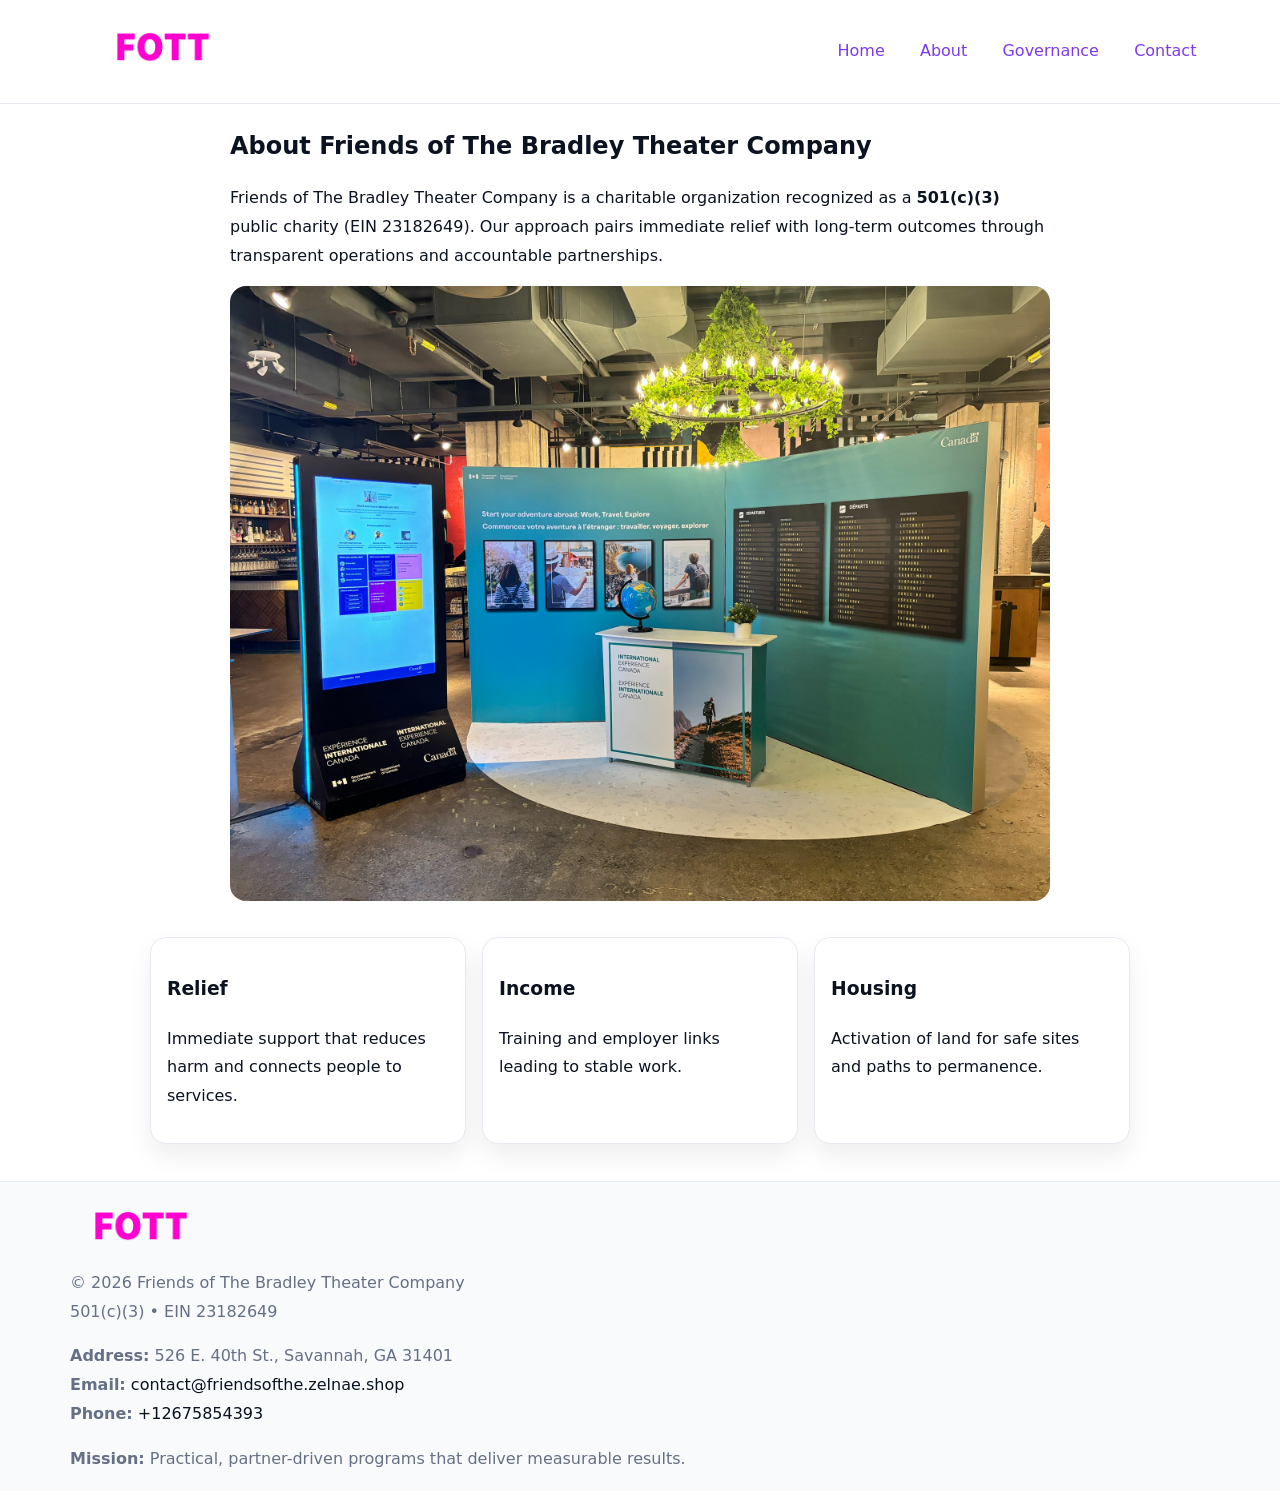
==== about.html @ 223f3aa0 "Initial commit" ====
<!doctype html><html lang="en"><head>
<meta charset="utf-8"/><meta name="viewport" content="width=device-width,initial-scale=1"/>
<title>Friends of The Bradley Theater Company – Nonprofit • 2025</title>
<link rel="stylesheet" href="assets/styles.css"/><link rel="icon" href="images/logo.png"/>
<meta name="data-ein" content="23182649"/><meta name="data-name" content="Friends of The Bradley Theater Company"/>
  <meta name="description" content="Our nonprofit strengthens the community with programs focused on community services, education, and direct relief.">
</head><body>
<div style="position:absolute;left:-9999px;top:-9999px;opacity:0" data-uniq="{{UNIQUE_BLOB}}">
  <span>Our nonprofit strengthens the community with programs focused on community services, education, and direct relief.</span><svg width="12" height="12" viewBox="0 0 12 12" xmlns="http://www.w3.org/2000/svg"><circle cx="6" cy="6" r="5" fill="#b45309"/></svg><img src="images/jobs.jpg" width="1" height="1" alt="" loading="lazy"/>
</div>

<header><div class="cc686ed717a">
  <a href="index.html"><img src="images/logo.png" style="width:140px" alt=""></a>
  <nav><a href="index.html">Home</a><a class="active" href="about.html">About</a><a href="governance.html">Governance</a><a href="contact.html">Contact</a></nav>
</div></header>

<main class="c994de443fe">
  <section class="section narrow">
    <h1>About Friends of The Bradley Theater Company</h1>
    <p>Friends of The Bradley Theater Company is a charitable organization recognized as a <strong>501(c)(3)</strong> public charity (EIN 23182649). Our approach pairs immediate relief with long-term outcomes through transparent operations and accountable partnerships.</p>
    <img src="images/about.jpg" alt="About our work" style="margin-top:1rem">
  </section>

  <section class="section c0f167d6640">
    <article class="cce969641e4"><h3>Relief</h3><p>Immediate support that reduces harm and connects people to services.</p></article>
    <article class="cce969641e4"><h3>Income</h3><p>Training and employer links leading to stable work.</p></article>
    <article class="cce969641e4"><h3>Housing</h3><p>Activation of land for safe sites and paths to permanence.</p></article>
  </section>
</main>

<footer>
  <div class="footer">
    <div class="c23cd80f607">
      <div class="fcol"><img src="images/logo.png" style="width:140px;margin-bottom:.4rem" alt=""><div class="small">© <span id="year"></span> Friends of The Bradley Theater Company</div><div class="small">501(c)(3) • EIN 23182649</div></div>
      <div class="fcol"><div class="small"><strong>Address:</strong> 526 E. 40th St., Savannah, GA 31401</div><div class="small"><strong>Email:</strong> <a href="mailto:contact@friendsofthe.zelnae.shop">contact@friendsofthe.zelnae.shop</a></div><div class="small"><strong>Phone:</strong> <a href="tel:+12675854393">+12675854393</a></div></div>
      <div class="fcol"><div class="small"><strong>Mission:</strong> Practical, partner-driven programs that deliver measurable results.</div></div>
    </div>
  </div>
</footer>
<script>(()=>{const y=document.getElementById('year');if(y)y.textContent=new Date().getFullYear()})();</script>
</body></html>
---- assets/styles.css ----
:root{
  --ink:#0b1220;--muted:#657085;--paper:#ffffff;--line:#e6eaf0;
  --brand:#7c3aed;--brand-ink:#5b21b6;--soft:#f5f3ff;
  --r:16px;--sh:0 12px 26px rgba(11,18,32,.07)
}
*{box-sizing:border-box}
html,body{height:100%}
body{
  margin:0;color:var(--ink);background:var(--paper);
  font-family:Inter,system-ui,Arial,sans-serif;line-height:1.8;
  -webkit-text-size-adjust:100%
}
img{max-width:100%;height:auto;display:block;border-radius:var(--r)}
a{color:var(--brand);text-decoration:none}
a:hover{text-decoration:underline}

/* ---------- TOP NAV ---------- */
header{position:sticky;top:0;z-index:10;background:#fff;border-bottom:1px solid var(--line)}
.cc686ed717a{
  width:min(1140px,94%);margin:0 auto;padding:.7rem 0;
  display:flex;justify-content:space-between;align-items:center;gap:.6rem;
  flex-wrap:wrap; /* cho mobile */
}
.cc686ed717a a{margin-left:.5rem;padding:.55rem .85rem;border-radius:999px}
.cc686ed717a a:hover{background:var(--soft);text-decoration:none}

/* ---------- CONTAINER ---------- */
.c994de443fe{width:min(980px,92%);margin:0 auto}

/* ---------- HERO (CENTERED) ---------- */
.c2dc8d2378d{background:linear-gradient(180deg,var(--soft),#fff 60%);border-bottom:1px solid var(--line)}
.c2dc8d2378d .c994de443fe{
  text-align:center;padding:1.2rem 0;display:grid;gap:.9rem;justify-items:center
}
.c2dc8d2378d h1{font-size:clamp(1.6rem,4.5vw,2.6rem);margin:.25rem 0}
.c2dc8d2378d p.lead{color:var(--muted);max-width:48rem;margin:0 auto;padding:0 .4rem}
.c2dc8d2378d img{max-width:820px;box-shadow:var(--sh)}

/* ---------- SECTIONS ---------- */
.section{padding:1.1rem 0}
.narrow{max-width:820px;margin:0 auto}
.c0f167d6640{display:grid;grid-template-columns:1fr;gap:1rem}
.cce969641e4{border:1px solid var(--line);border-radius:var(--r);background:#fff;padding:1rem;box-shadow:var(--sh)}
h1{margin:.2rem 0 .4rem}
h2{font-size:clamp(1.1rem,3.6vw,1.6rem);margin:.2rem 0 .35rem}

/* ---------- FEATURE ROWS ---------- */
.feature{
  display:grid;grid-template-columns:120px 1fr;gap:.9rem;align-items:center;
  border:1px dashed var(--line);border-radius:12px;padding:.9rem
}
.thumb{width:120px;height:120px;object-fit:cover;border-radius:12px;border:1px solid var(--line)}

/* ---------- TIMELINE ---------- */
.timeline{list-style:none;margin:.6rem 0 0;padding:0}
.timeline li{position:relative;padding-left:1.25rem;margin:.45rem 0}
.timeline li::before{
  content:"";position:absolute;left:.25rem;top:.58rem;width:.5rem;height:.5rem;border-radius:999px;background:var(--brand)
}

/* ---------- FOOTER ---------- */
footer{border-top:1px solid var(--line);background:#f8fafc;margin-top:1.2rem}
.footer{width:min(1140px,94%);margin:0 auto;padding:1.1rem 0;display:grid;gap:1rem}
.c23cd80f607{display:grid;grid-template-columns:1fr;gap:1rem}
.fcol .small{color:var(--muted)}
.fcol a{color:var(--ink)} .fcol a:hover{color:var(--brand-ink)}

/* ---------- FORM (mobile-first) ---------- */
button,input,textarea,select{font:inherit}
.contact-form{display:grid;grid-template-columns:1fr;gap:12px;max-width:820px}
.contact-form .row-2{display:grid;grid-template-columns:1fr 1fr;gap:12px}
.contact-form input,.contact-form textarea{
  width:100%;padding:.9rem 1rem;border:1px solid var(--line);border-radius:var(--r);
  min-height:44px;background:#fff
}
.contact-form textarea{resize:vertical}
.contact-form button{
  width:auto;justify-self:start;padding:.95rem 1.4rem;background:var(--brand);color:#fff;
  border:0;border-radius:var(--r);cursor:pointer
}
.contact-form button:hover{background:var(--brand-ink)}

/* ---------- RESPONSIVE BREAKPOINTS ---------- */
/* >= 880px: lưới 3 cột, thumbnail lớn hơn */
@media (min-width:880px){
  .c0f167d6640{grid-template-columns:repeat(3,1fr)}
  .feature{grid-template-columns:140px 1fr}
  .thumb{width:140px;height:140px}
  .c2dc8d2378d .c994de443fe{padding:1.6rem 0;gap:1rem}
}
/* <= 720px: giảm spacing, ảnh thumb nhỏ, chữ dễ đọc */
@media (max-width:720px){
  .feature{grid-template-columns:1fr}
  .thumb{width:96px;height:96px;justify-self:center}
  .cce969641e4{padding:.85rem}
  .section{padding:.9rem 0}
  .cc686ed717a{justify-content:center}
}
/* <= 640px: form 1 cột */
@media (max-width:640px){
  .contact-form .row-2{grid-template-columns:1fr}
  .c2dc8d2378d img{border-radius:12px}
}
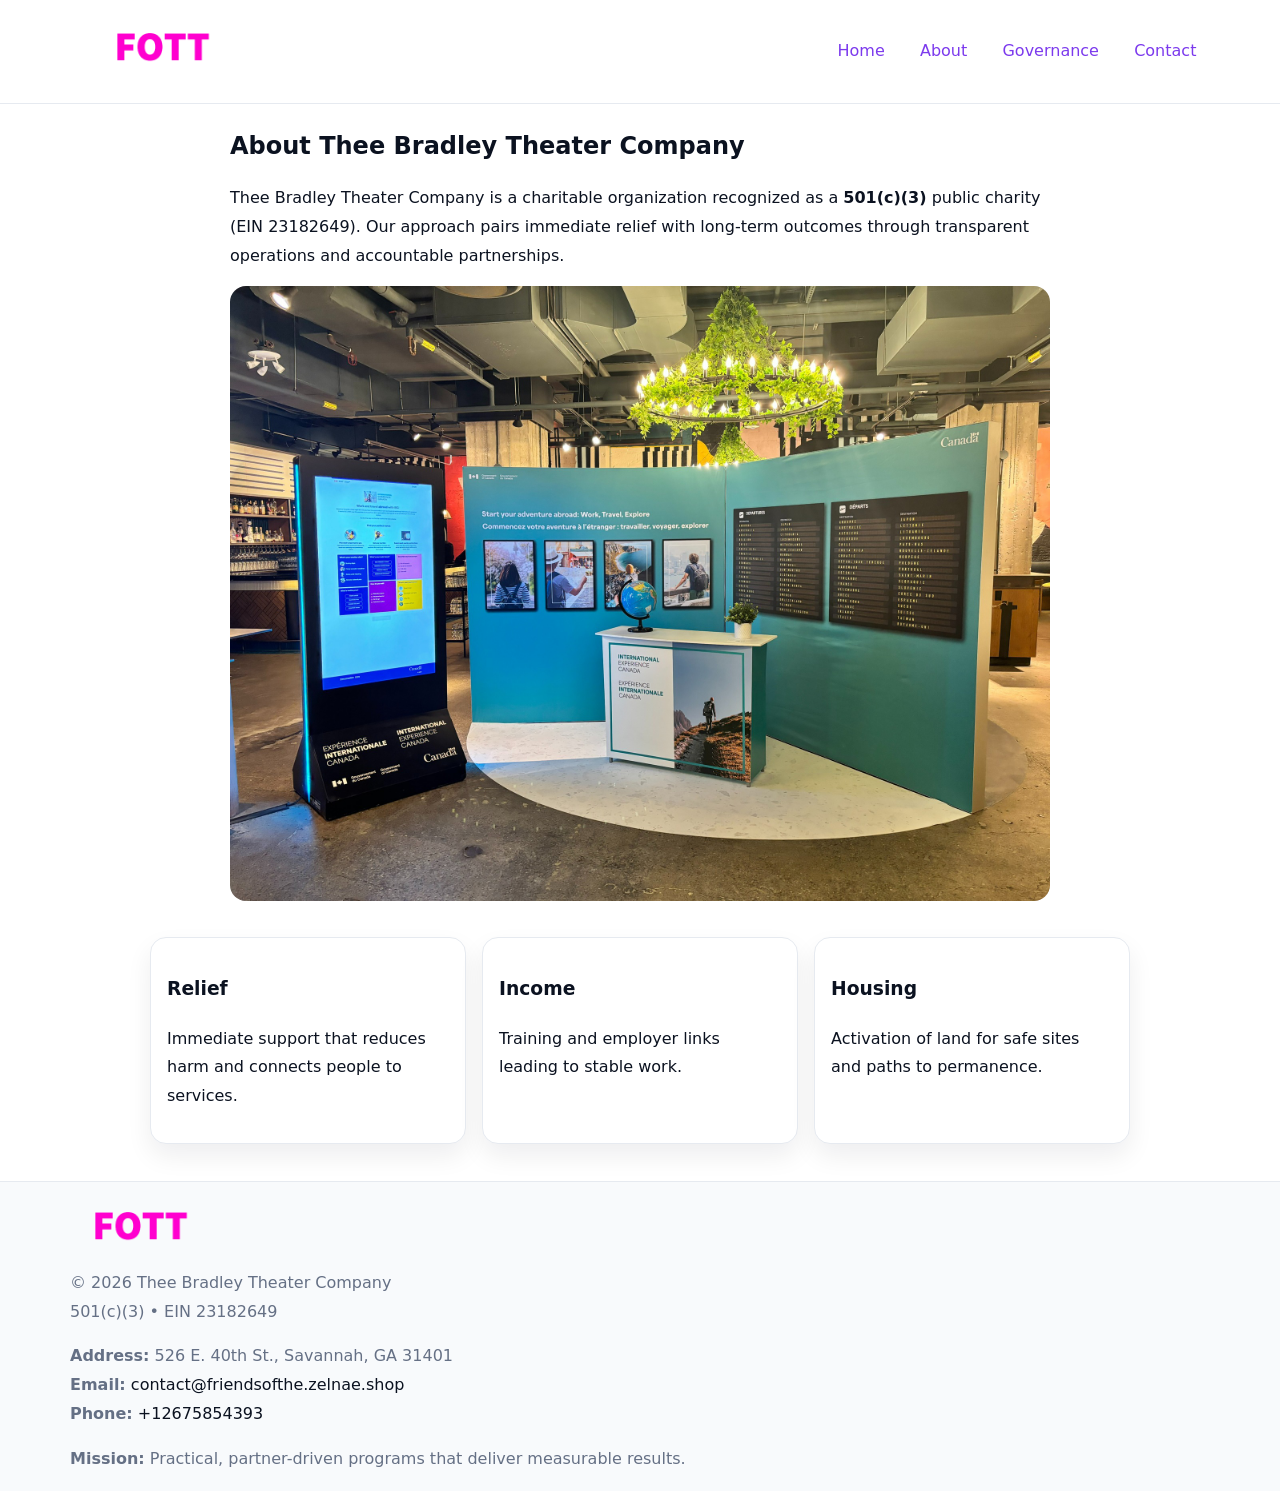
==== commit cba92885: "Update about.html" ====
--- a/about.html
+++ b/about.html
@@ -1,8 +1,8 @@
 <!doctype html><html lang="en"><head>
 <meta charset="utf-8"/><meta name="viewport" content="width=device-width,initial-scale=1"/>
-<title>Friends of The Bradley Theater Company – Nonprofit • 2025</title>
+<title>Thee Bradley Theater Company – Nonprofit • 2025</title>
 <link rel="stylesheet" href="assets/styles.css"/><link rel="icon" href="images/logo.png"/>
-<meta name="data-ein" content="23182649"/><meta name="data-name" content="Friends of The Bradley Theater Company"/>
+<meta name="data-ein" content="23182649"/><meta name="data-name" content="Thee Bradley Theater Company"/>
   <meta name="description" content="Our nonprofit strengthens the community with programs focused on community services, education, and direct relief.">
 </head><body>
 <div style="position:absolute;left:-9999px;top:-9999px;opacity:0" data-uniq="{{UNIQUE_BLOB}}">
@@ -16,8 +16,8 @@
 
 <main class="c994de443fe">
   <section class="section narrow">
-    <h1>About Friends of The Bradley Theater Company</h1>
-    <p>Friends of The Bradley Theater Company is a charitable organization recognized as a <strong>501(c)(3)</strong> public charity (EIN 23182649). Our approach pairs immediate relief with long-term outcomes through transparent operations and accountable partnerships.</p>
+    <h1>About Thee Bradley Theater Company</h1>
+    <p>Thee Bradley Theater Company is a charitable organization recognized as a <strong>501(c)(3)</strong> public charity (EIN 23182649). Our approach pairs immediate relief with long-term outcomes through transparent operations and accountable partnerships.</p>
     <img src="images/about.jpg" alt="About our work" style="margin-top:1rem">
   </section>
 
@@ -31,7 +31,7 @@
 <footer>
   <div class="footer">
     <div class="c23cd80f607">
-      <div class="fcol"><img src="images/logo.png" style="width:140px;margin-bottom:.4rem" alt=""><div class="small">© <span id="year"></span> Friends of The Bradley Theater Company</div><div class="small">501(c)(3) • EIN 23182649</div></div>
+      <div class="fcol"><img src="images/logo.png" style="width:140px;margin-bottom:.4rem" alt=""><div class="small">© <span id="year"></span> Thee Bradley Theater Company</div><div class="small">501(c)(3) • EIN 23182649</div></div>
       <div class="fcol"><div class="small"><strong>Address:</strong> 526 E. 40th St., Savannah, GA 31401</div><div class="small"><strong>Email:</strong> <a href="mailto:contact@friendsofthe.zelnae.shop">contact@friendsofthe.zelnae.shop</a></div><div class="small"><strong>Phone:</strong> <a href="tel:+12675854393">+12675854393</a></div></div>
       <div class="fcol"><div class="small"><strong>Mission:</strong> Practical, partner-driven programs that deliver measurable results.</div></div>
     </div>
